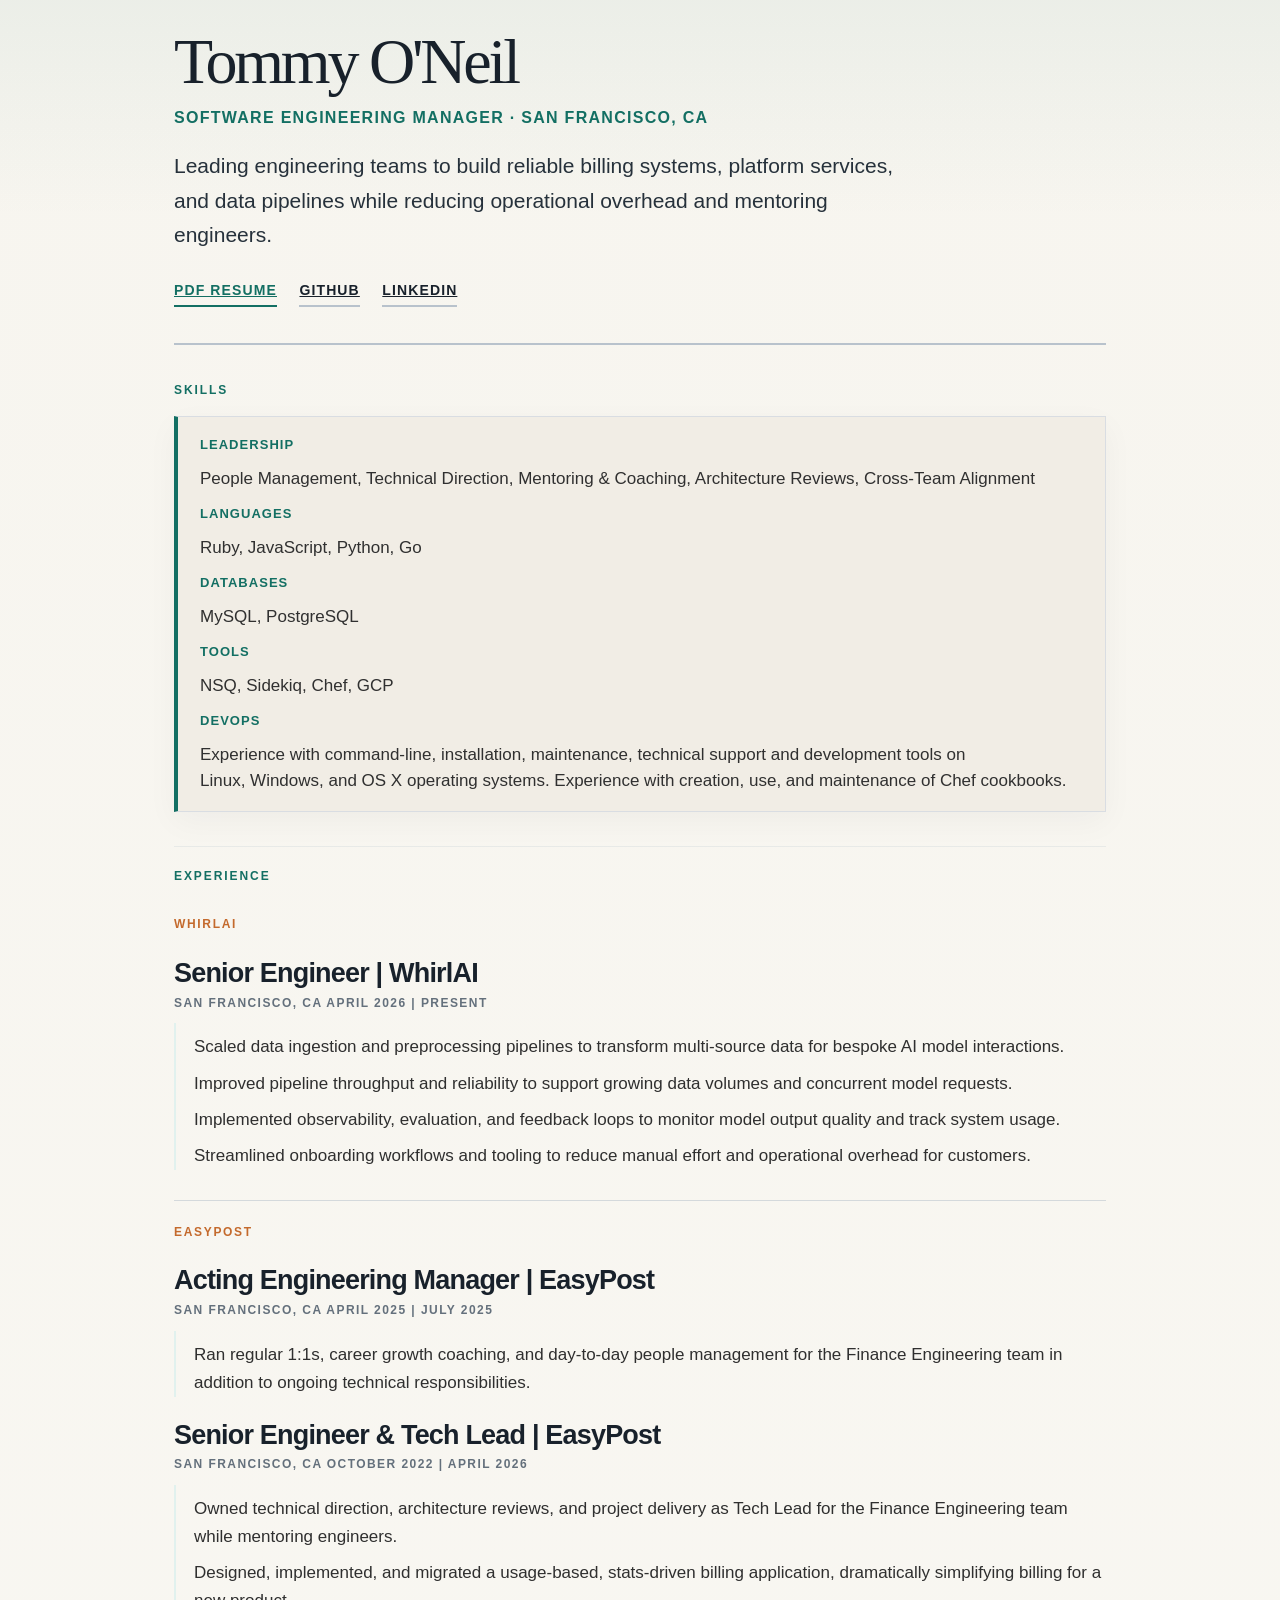
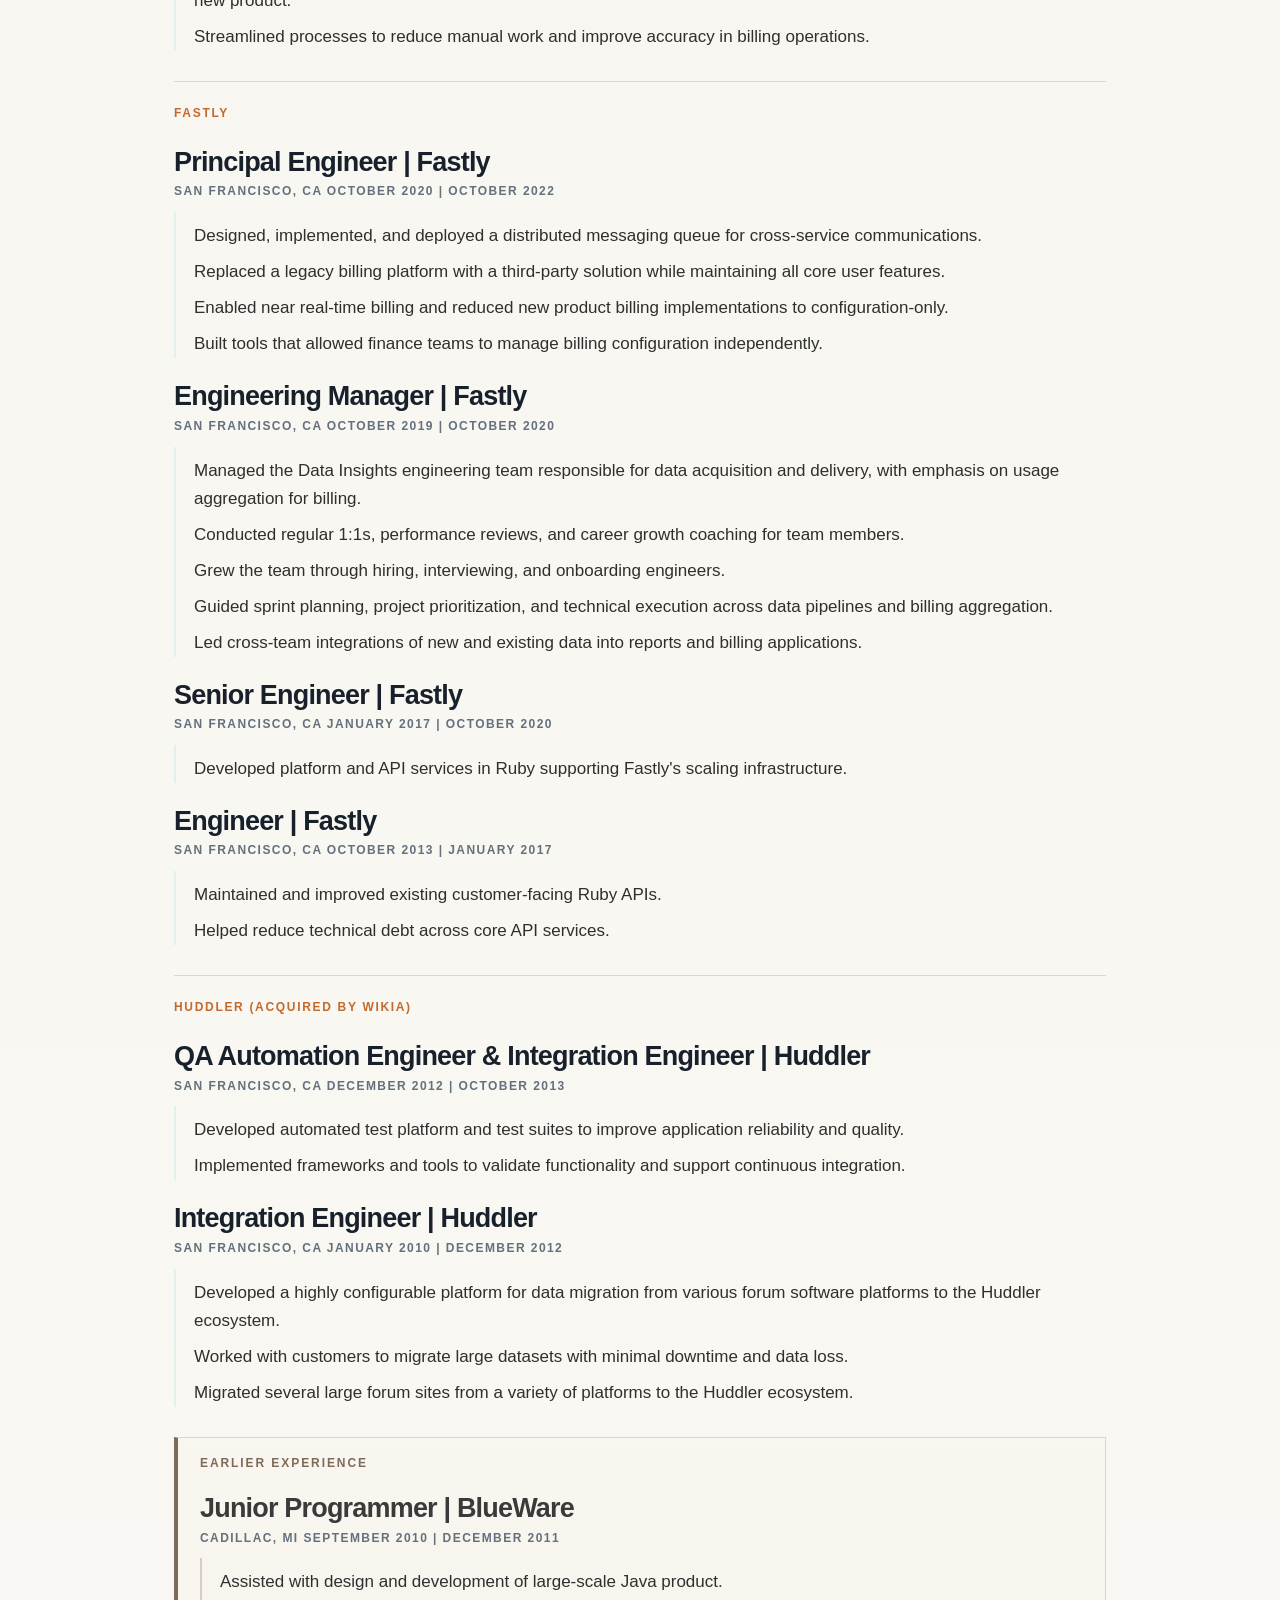
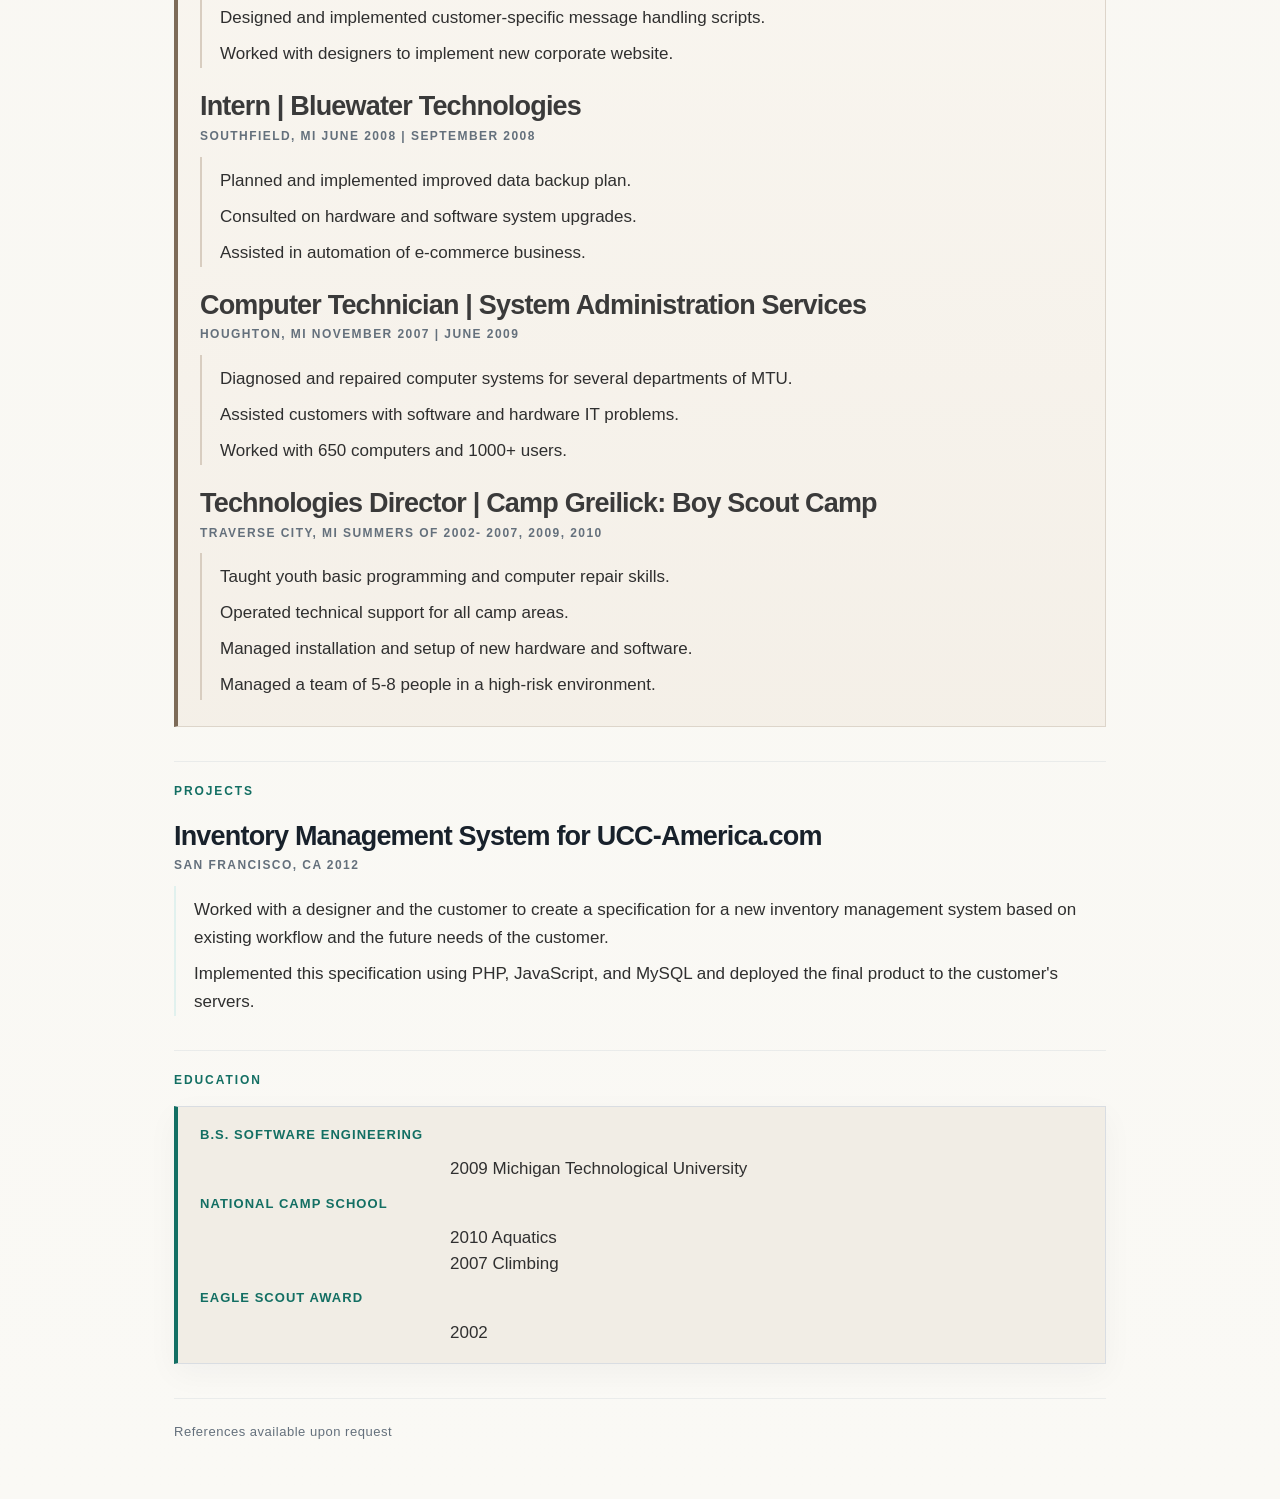
==== manager/index.html @ 285a9b8f "all the things" ====
<html>
  <head>
    <meta charset="utf-8">
    <meta name="viewport" content="width=device-width, initial-scale=1.0">
    <meta name="theme-color" content="#132238">
    <link rel="stylesheet" href="/bootstrap-5.3.8-dist/css/bootstrap.min.css">
    <link rel="stylesheet" href="/css/main.css">
    <title>Thomas O'Neil - Resume</title>
  </head>
  <body>
    <main class="resume-shell">
      <header class="page-intro">
        <h1>Tommy O'Neil</h1>
        <p class="role-line">Software Engineering Manager · San Francisco, CA</p>
        <p class="intro-summary">Leading engineering teams to build reliable billing systems, platform services, and data pipelines while reducing operational overhead and mentoring engineers.</p>
        <ul class="intro-links">
          <li><a class="primary-link" href="/tommy-manager-resume.pdf" download>PDF Resume</a></li>
          <li><a href="https://github.com/alieander">GitHub</a></li>
          <li><a href="http://www.linkedin.com/in/thomasaoneil">LinkedIn</a></li>
        </ul>
      </header>

      <div class="resume-content">
        <section>
          <h2 class="section-title">Skills</h2>
          <dl class="skill-list">
              <dt>Leadership</dt><dd>People Management, Technical Direction, Mentoring &amp; Coaching, Architecture Reviews, Cross-Team Alignment</dd>
              <dt>Languages</dt><dd>Ruby, JavaScript, Python, Go</dd>
              <dt>Databases</dt><dd>MySQL, PostgreSQL</dd>
              <dt>Tools</dt><dd>NSQ, Sidekiq, Chef, GCP</dd>
              <dt>DevOps</dt><dd>Experience with command-line, installation, maintenance, technical support and development tools on<br />
              Linux, Windows, and OS X operating systems. Experience with creation, use, and maintenance of Chef cookbooks.</dd>
          </dl>
        </section>

        <hr class="section-divider" />

        <section>
          <h2 class="section-title">Experience</h2>
            <div class="company-group">
              <p class="company-label">WhirlAI</p>
              <h3>Senior Engineer | WhirlAI</h3>
              <p class="job-meta">San Francisco, CA   April 2026 | Present</p>
              <blockquote>
                <p>Scaled data ingestion and preprocessing pipelines to transform multi-source data for bespoke AI model interactions.</p>
                <p>Improved pipeline throughput and reliability to support growing data volumes and concurrent model requests.</p>
                <p>Implemented observability, evaluation, and feedback loops to monitor model output quality and track system usage.</p>
                <p>Streamlined onboarding workflows and tooling to reduce manual effort and operational overhead for customers.</p>
              </blockquote>
            </div>

            <div class="company-group">
              <p class="company-label">EasyPost</p>
              <h3>Acting Engineering Manager | EasyPost</h3>
              <p class="job-meta">San Francisco, CA   April 2025 | July 2025</p>
              <blockquote>
                <p>Ran regular 1:1s, career growth coaching, and day-to-day people management for the Finance Engineering team in addition to ongoing technical responsibilities.</p>
              </blockquote>

              <h3>Senior Engineer &amp; Tech Lead | EasyPost</h3>
              <p class="job-meta">San Francisco, CA   October 2022 | April 2026</p>
              <blockquote>
                <p>Owned technical direction, architecture reviews, and project delivery as Tech Lead for the Finance Engineering team while mentoring engineers.</p>
                <p>Designed, implemented, and migrated a usage-based, stats-driven billing application, dramatically simplifying billing for a new product.</p>
                <p>Streamlined processes to reduce manual work and improve accuracy in billing operations.</p>
              </blockquote>
            </div>

            <div class="company-group">
              <p class="company-label">Fastly</p>
              <h3>Principal Engineer | Fastly</h3>
              <p class="job-meta">San Francisco, CA   October 2020 | October 2022</p>
              <blockquote>
                <p>Designed, implemented, and deployed a distributed messaging queue for cross-service communications.</p>
                <p>Replaced a legacy billing platform with a third-party solution while maintaining all core user features.</p>
                <p>Enabled near real-time billing and reduced new product billing implementations to configuration-only.</p>
                <p>Built tools that allowed finance teams to manage billing configuration independently.</p>
              </blockquote>

              <h3>Engineering Manager | Fastly</h3>
              <p class="job-meta">San Francisco, CA   October 2019 | October 2020</p>
              <blockquote>
                <p>Managed the Data Insights engineering team responsible for data acquisition and delivery, with emphasis on usage aggregation for billing.</p>
                <p>Conducted regular 1:1s, performance reviews, and career growth coaching for team members.</p>
                <p>Grew the team through hiring, interviewing, and onboarding engineers.</p>
                <p>Guided sprint planning, project prioritization, and technical execution across data pipelines and billing aggregation.</p>
                <p>Led cross-team integrations of new and existing data into reports and billing applications.</p>
              </blockquote>

              <h3>Senior Engineer | Fastly</h3>
              <p class="job-meta">San Francisco, CA   January 2017 | October 2020</p>
              <blockquote>
                <p>Developed platform and API services in Ruby supporting Fastly's scaling infrastructure.</p>
              </blockquote>

              <h3>Engineer | Fastly</h3>
              <p class="job-meta">San Francisco, CA   October 2013 | January 2017</p>
              <blockquote>
                <p>Maintained and improved existing customer-facing Ruby APIs.</p>
                <p>Helped reduce technical debt across core API services.</p>
              </blockquote>
            </div>

            <div class="company-group">
              <p class="company-label">Huddler (Acquired by Wikia)</p>
              <h3>QA Automation Engineer &amp; Integration Engineer | Huddler</h3>
              <p class="job-meta">San Francisco, CA   December 2012 | October 2013</p>
              <blockquote>
                <p>Developed automated test platform and test suites to improve application reliability and quality.</p>
                <p>Implemented frameworks and tools to validate functionality and support continuous integration.</p>
              </blockquote>

              <h3>Integration Engineer | Huddler</h3>
              <p class="job-meta">San Francisco, CA   January 2010 | December 2012</p>
              <blockquote>
                <p>Developed a highly configurable platform for data migration from various forum software platforms to the Huddler ecosystem.</p>
                <p>Worked with customers to migrate large datasets with minimal downtime and data loss.</p>
                <p>Migrated several large forum sites from a variety of platforms to the Huddler ecosystem.</p>
              </blockquote>
            </div>
        </section>

        <section class="oldnews">
          <h2 class="section-title oldnews-title">Earlier Experience</h2>
          <h3>Junior Programmer | BlueWare</h3>
          <p class="job-meta">Cadillac, MI   September 2010 | December 2011</p>
          <blockquote>
            <p>Assisted with design and development of large-scale Java product.</p>
            <p>Designed and implemented customer-specific message handling scripts.</p>
            <p>Worked with designers to implement new corporate website.</p>
          </blockquote>

          <h3>Intern | Bluewater Technologies</h3>
          <p class="job-meta">Southfield, MI   June 2008 | September 2008</p>
          <blockquote>
            <p>Planned and implemented improved data backup plan.</p>
            <p>Consulted on hardware and software system upgrades.</p>
            <p>Assisted in automation of e-commerce business.</p>
          </blockquote>

          <h3>Computer Technician | System Administration Services</h3>
          <p class="job-meta">Houghton, MI   November 2007 | June 2009</p>
          <blockquote>
            <p>Diagnosed and repaired computer systems for several departments of MTU.</p>
            <p>Assisted customers with software and hardware IT problems.</p>
            <p>Worked with 650 computers and 1000+ users.</p>
          </blockquote>

          <h3>Technologies Director | Camp Greilick: Boy Scout Camp</h3>
          <p class="job-meta">Traverse City, MI   Summers of 2002- 2007, 2009, 2010</p>
          <blockquote>
            <p>Taught youth basic programming and computer repair skills.</p>
            <p>Operated technical support for all camp areas.</p>
            <p>Managed installation and setup of new hardware and software.</p>
            <p>Managed a team of 5-8 people in a high-risk environment.</p>
          </blockquote>
        </section>

        <hr class="section-divider" />

        <section>
          <h2 class="section-title">Projects</h2>
          <h3>Inventory Management System for UCC-America.com</h3>
          <p class="job-meta">San Francisco, CA   2012</p>
          <blockquote>
            <p>Worked with a designer and the customer to create a specification for a new inventory management system based on existing workflow and the future needs of the customer.</p>
            <p>Implemented this specification using PHP, JavaScript, and MySQL and deployed the final product to the customer's servers.</p>
          </blockquote>
        </section>

        <hr class="section-divider" />

        <section>
          <h2 class="section-title">Education</h2>
          <dl class="skill-list education-list">
            <dt>B.S. Software Engineering</dt><dd>2009 Michigan Technological University</dd>
            <dt>National Camp School</dt><dd>2010 Aquatics<br />2007 Climbing</dd>
            <dt>Eagle Scout Award</dt><dd>2002</dd>
          </dl>
        </section>

        <hr class="section-divider" />

        <footer>
          <small class="closing-note">References available upon request</small>
        </footer>
      </div>
    </main>

    <!--JS-->
    <script type="text/javascript" src="/bootstrap-5.3.8-dist/js/bootstrap.bundle.min.js"></script>
    <!--JS-->
  </body>
</html>
---- css/main.css ----
:root {
  --bg: #f7f5ef;
  --ink: #18212b;
  --muted: #64707c;
  --line: #d9dde2;
  --line-strong: #b8c2cc;
  --accent: #136f63;
  --accent-soft: #e1f1ee;
  --accent-warm: #c46a2d;
  --older-accent: #7d6b58;
}

@media screen {
  body {
    padding: 32px 0 56px;
    color: var(--ink);
    background:
      linear-gradient(180deg, rgba(19, 111, 99, 0.05), transparent 220px),
      linear-gradient(180deg, var(--bg) 0%, #faf9f5 100%);
    font-family: "Avenir Next", "Helvetica Neue", Helvetica, sans-serif;
    line-height: 1.65;
  }

  a {
    color: var(--accent);
    transition: opacity 160ms ease, color 160ms ease;
  }

  a:hover {
    color: var(--accent);
    opacity: 0.72;
    text-decoration: none;
  }

  .resume-shell {
    max-width: 980px;
    margin: 0 auto;
    padding: 0 24px;
  }

  .page-intro {
    margin: 0 0 38px;
    padding: 0 0 26px;
    border: 0;
    border-bottom: 2px solid var(--line-strong);
    border-radius: 0;
    background: transparent;
    box-shadow: none;
  }

  .page-intro h1 {
    margin: 0;
    color: var(--ink);
    font-family: Georgia, "Iowan Old Style", "Times New Roman", serif;
    font-size: 64px;
    line-height: 0.95;
    letter-spacing: -0.05em;
    text-shadow: none;
  }

  .role-line {
    margin: 12px 0 0;
    color: var(--accent);
    font-size: 16px;
    font-weight: 700;
    letter-spacing: 0.08em;
    text-transform: uppercase;
  }

  .intro-summary {
    max-width: 720px;
    margin: 18px 0 0;
    color: #26313b;
    font-size: 21px;
    font-weight: 400;
  }

  .intro-links {
    margin: 18px 0 0;
    padding-left: 0;
    list-style: none;
  }

  .intro-links li {
    display: inline-block;
    margin: 0 18px 10px 0;
  }

  .intro-links a {
    display: inline-block;
    padding: 8px 0 3px;
    color: var(--ink);
    font-size: 14px;
    font-weight: 700;
    letter-spacing: 0.08em;
    text-transform: uppercase;
    border-bottom: 2px solid var(--line-strong);
    background: transparent;
    border-radius: 0;
  }

  .intro-links .primary-link {
    color: var(--accent);
    border-color: var(--accent);
    background: transparent;
  }

  .intro-links a:not(.primary-link):hover {
    border-color: var(--accent-warm);
  }

  .resume-content {
    padding: 0;
  }

  .section-title {
    margin: 0 0 18px;
    color: var(--accent);
    font-size: 12px;
    font-weight: 700;
    letter-spacing: 0.16em;
    text-transform: uppercase;
  }

  .section-divider {
    margin: 34px 0 22px;
    border-top: 1px solid var(--line-strong);
  }

  .company-group {
    position: relative;
    margin: 0 0 30px;
    padding-top: 14px;
  }

  .company-group + .company-group {
    border-top: 1px solid rgba(184, 194, 204, 0.55);
    padding-top: 22px;
  }

  .company-label {
    margin: 0 0 8px;
    color: var(--accent-warm);
    font-size: 12px;
    font-weight: 700;
    letter-spacing: 0.14em;
    text-transform: uppercase;
  }

  .skill-list {
    margin: 0;
    padding: 18px 22px 6px;
    border: 1px solid var(--line);
    border-left: 4px solid var(--accent);
    background: #f1ede5;
    box-shadow: 0 10px 30px rgba(24, 33, 43, 0.04);
  }

  .skill-list dt,
  .skill-list dd {
    margin-bottom: 12px;
    line-height: 1.5;
  }

  .skill-list dt {
    color: var(--accent);
    font-size: 13px;
    font-weight: 700;
    letter-spacing: 0.08em;
    text-transform: uppercase;
  }

  .skill-list dd {
    color: #303030;
    font-size: 17px;
    font-weight: 400;
  }

  .education-list dd {
    font-weight: 500;
  }

  .education-list dt {
    width: 230px;
  }

  .education-list dd {
    margin-left: 250px;
  }

  h3,
  .job-meta,
  blockquote {
    margin: 0;
    padding: 0;
    border: 0;
    background: transparent;
    box-shadow: none;
    border-radius: 0;
  }

  h3 {
    margin-top: 22px;
    color: var(--ink);
    font-size: 27px;
    line-height: 1.2;
    font-weight: 600;
    letter-spacing: -0.03em;
  }

  .job-meta {
    margin-top: 4px;
    color: var(--muted);
    font-size: 12px;
    font-weight: 700;
    letter-spacing: 0.12em;
    text-transform: uppercase;
  }

  blockquote {
    margin: 10px 0 18px;
    padding: 10px 0 0 18px;
    border-left: 2px solid var(--accent-soft);
  }

  blockquote p {
    margin-bottom: 8px;
    color: #2f2f2f;
    font-size: 17px;
  }

  blockquote p:last-child {
    margin-bottom: 0;
  }

  .oldnews {
    margin-top: 22px;
    padding: 18px 22px 8px;
    border: 1px solid #ddd5ca;
    border-left: 4px solid var(--older-accent);
    background: linear-gradient(180deg, rgba(249, 246, 240, 0.95), rgba(244, 239, 231, 0.95));
  }

  .oldnews-title {
    margin-bottom: 10px;
    color: var(--older-accent);
  }

  .oldnews h3 {
    color: #3a3a3a;
  }

  .oldnews blockquote {
    border-left-color: #d8cdc0;
  }

  .closing-note {
    display: block;
    margin-top: 8px;
    color: var(--muted);
    font-size: 13px;
    letter-spacing: 0.04em;
  }

  .modal-dialog {
    max-width: 580px;
  }

  .modal-content {
    border: 0;
    border-radius: 12px;
    background: transparent;
    overflow: hidden;
    box-shadow: 0 18px 48px rgba(24, 33, 43, 0.16);
  }

  .modal-header,
  .modal-body {
    padding-left: 24px;
    padding-right: 24px;
  }

  .modal-header {
    padding-top: 16px;
    padding-bottom: 14px;
    border-bottom: 1px solid rgba(255, 255, 255, 0.16);
    background: var(--accent);
    color: #f8f5ef;
  }

  .modal-header:first-child {
    border-top-left-radius: 12px;
    border-top-right-radius: 12px;
  }

  .modal-header + .modal-body {
    border-top: 0;
  }

  .modal-title {
    margin: 0;
    color: inherit;
    font-size: 16px;
    font-weight: 700;
    letter-spacing: 0.08em;
    text-transform: uppercase;
  }

  .modal-header .btn-close {
    margin: 0;
    padding: 0;
    font-size: 12px;
    opacity: 0.9;
    filter: invert(1) grayscale(1) brightness(200%);
    box-shadow: none;
  }

  .modal-body {
    padding-top: 16px;
    padding-bottom: 16px;
    color: var(--ink);
    font-size: 16px;
    background: #f4efe5;
    border-bottom: 1px solid rgba(184, 194, 204, 0.4);
  }

  .modal-body:last-child {
    border-bottom: 0;
    border-bottom-left-radius: 12px;
    border-bottom-right-radius: 12px;
  }

  .modal-body address {
    margin: 0;
    line-height: 1.7;
  }

  .modal-body a {
    color: var(--accent);
    font-weight: 600;
  }
}

@media screen and (max-width: 979px) {
  body {
    padding-top: 22px;
  }

  .resume-shell {
    padding: 0 18px;
  }

  .page-intro h1 {
    font-size: 52px;
  }

  .intro-summary {
    font-size: 19px;
  }

  .company-group + .company-group {
    padding-top: 18px;
  }
}

@media screen and (max-width: 767px) {
  body {
    padding: 12px 0 32px;
  }

  .resume-shell {
    padding: 0 14px;
  }

  .page-intro h1 {
    font-size: 40px;
  }

  .role-line {
    font-size: 13px;
    line-height: 1.5;
  }

  .intro-summary {
    font-size: 17px;
  }

  .company-label {
    margin-bottom: 6px;
    font-size: 11px;
  }

  .intro-links li {
    display: block;
    margin-right: 0;
  }

  .skill-list dt {
    float: none;
    width: auto;
    text-align: left;
  }

  .skill-list dd {
    margin-left: 0;
  }

  h3 {
    font-size: 23px;
  }

  .skill-list,
  .oldnews {
    padding-left: 16px;
    padding-right: 16px;
  }
}

@media print {
  @page {
    margin: 0.55in;
  }

  body {
    padding: 0;
    color: #000;
    background: #fff;
    font-family: Georgia, "Times New Roman", serif;
    line-height: 1.35;
  }

  .modal,
  .intro-links,
  .oldnews {
    display: none;
  }

  .resume-shell {
    max-width: none;
    width: auto;
    margin: 0;
    padding: 0;
  }

  .page-intro,
  .skill-list,
  h3,
  .job-meta,
  blockquote {
    padding: 0;
    border: 0;
    background: transparent;
    box-shadow: none;
  }

  .page-intro {
    margin: 0 0 8px;
    border-bottom: 1px solid #aaa;
    padding-bottom: 8px;
  }

  .page-intro h1 {
    margin-bottom: 4px;
    color: #000;
    font-size: 28pt;
    text-shadow: none;
  }

  .role-line,
  .intro-summary,
  .closing-note,
  .job-meta,
  blockquote p,
  .skill-list dd {
    color: #000;
  }

  .section-title {
    margin: 12px 0 6px;
    font-size: 10pt;
    letter-spacing: 0.12em;
  }

  .section-divider {
    margin: 8px 0 6px;
    border-top: 1px solid #aaa;
  }

  .company-group {
    margin-bottom: 10px;
    padding-top: 0;
  }

  .company-group + .company-group {
    border-top: 1px solid #cfcfcf;
    padding-top: 8px;
  }

  .company-label {
    margin: 0 0 4px;
    color: #000;
    font-size: 8pt;
    letter-spacing: 0.1em;
  }

  h3 {
    margin-top: 10px;
    font-size: 13pt;
    page-break-after: avoid;
  }

  .job-meta {
    margin-top: 2px;
    font-size: 8pt;
    letter-spacing: 0.08em;
  }

  blockquote {
    margin: 6px 0 8px;
    padding-left: 10px;
    border-left: 1px solid #bdbdbd;
    page-break-inside: avoid;
  }

  .oldnews {
    padding: 0;
    border: 0;
    background: transparent;
  }

  blockquote p,
  .modal-body {
    font-size: 9pt;
  }

  .skill-list dt {
    font-size: 8pt;
  }

  .skill-list dd {
    margin-bottom: 6px;
    font-size: 9pt;
  }

  .intro-summary {
    margin-top: 6px;
    font-size: 10pt;
  }

  .closing-note {
    margin-top: 4px;
    font-size: 8pt;
  }
}
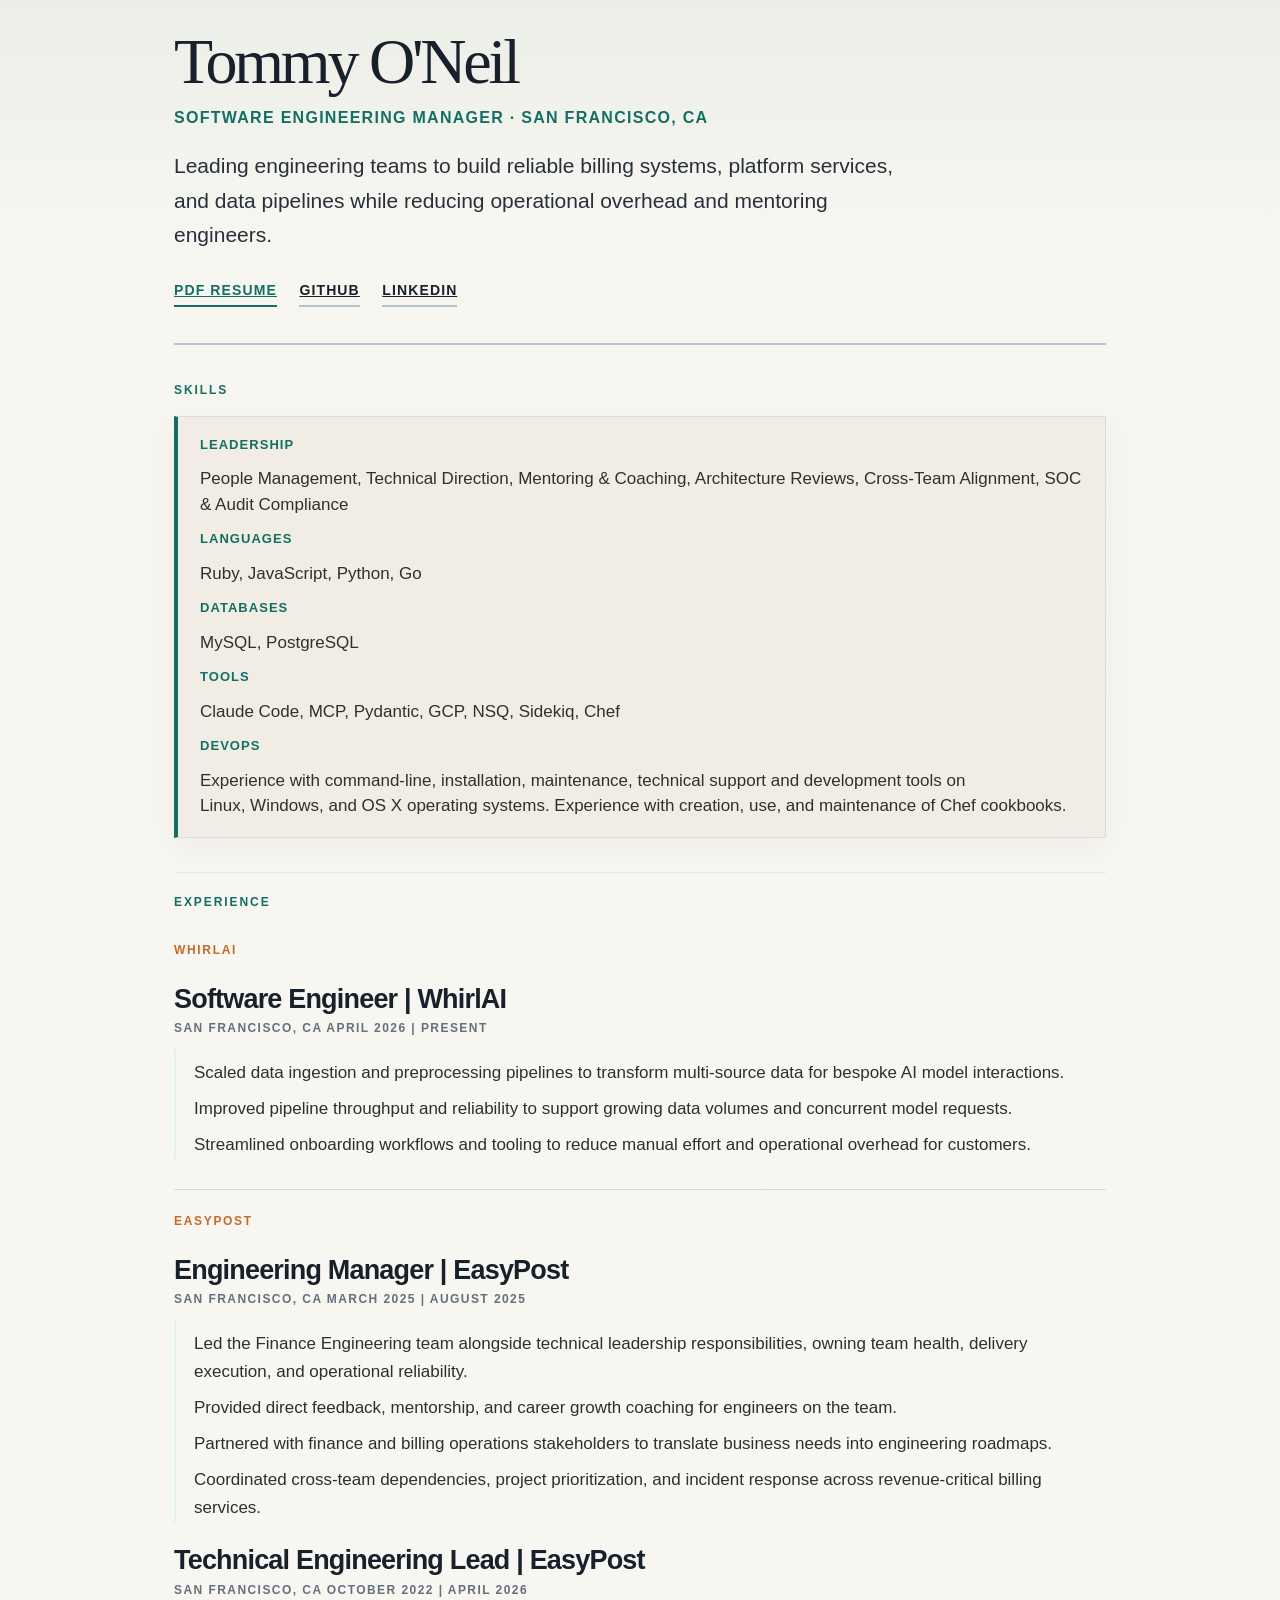
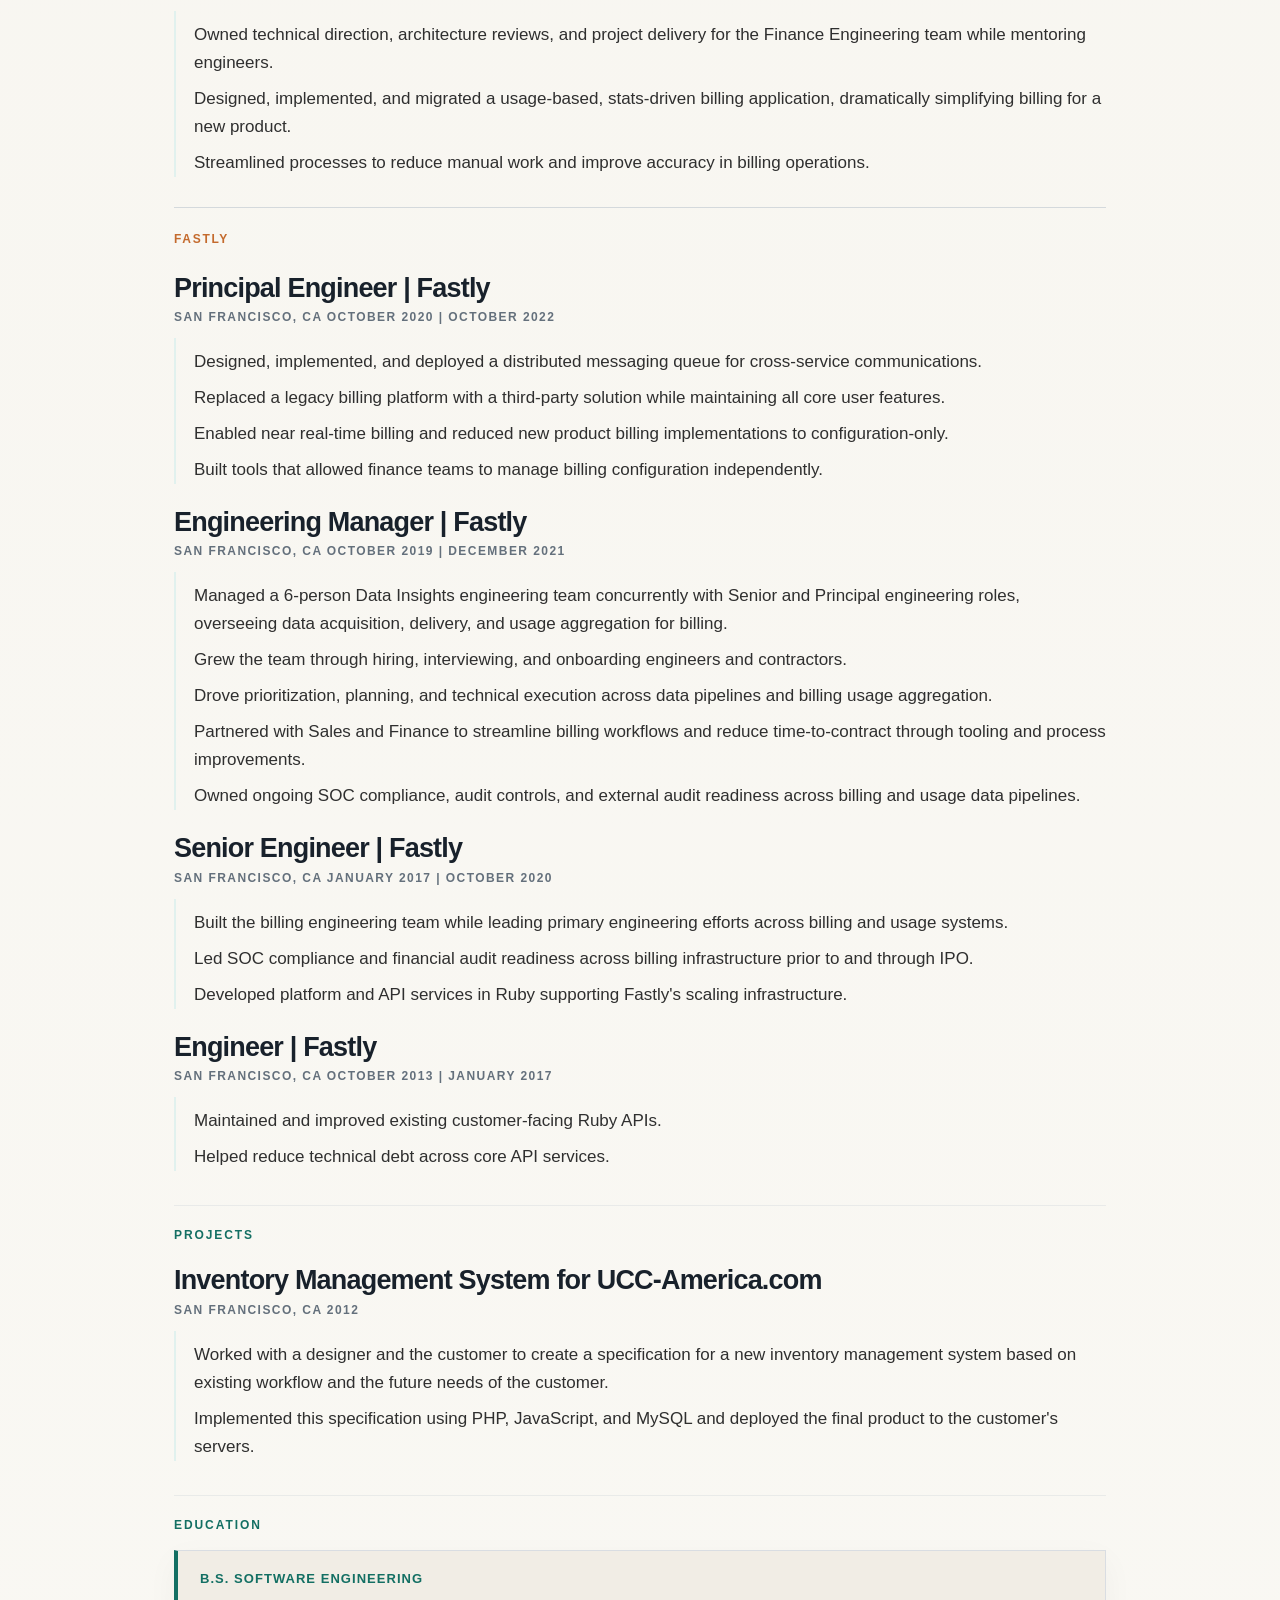
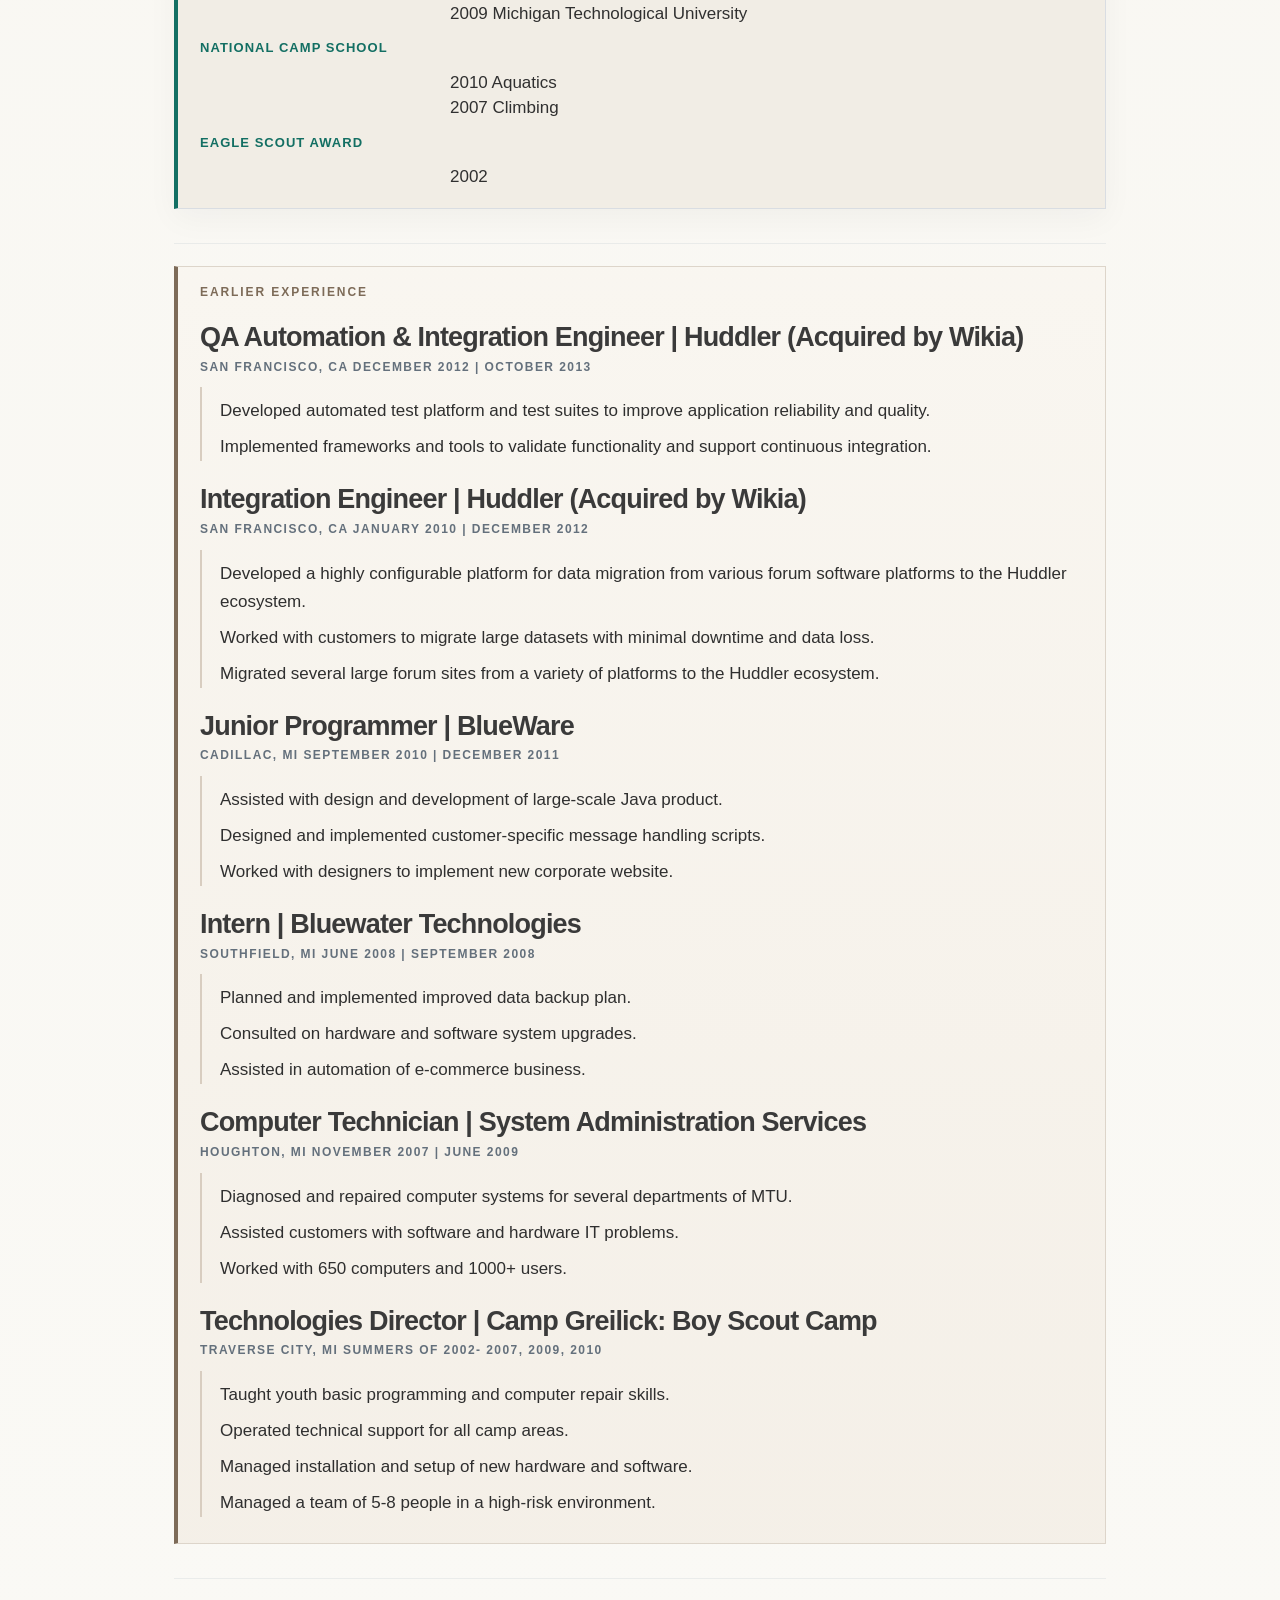
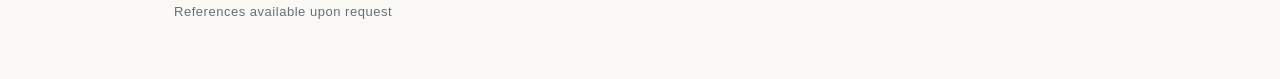
==== commit 75703625: "updates" ====
--- a/manager/index.html
+++ b/manager/index.html
@@ -24,10 +24,10 @@
         <section>
           <h2 class="section-title">Skills</h2>
           <dl class="skill-list">
-              <dt>Leadership</dt><dd>People Management, Technical Direction, Mentoring &amp; Coaching, Architecture Reviews, Cross-Team Alignment</dd>
+              <dt>Leadership</dt><dd>People Management, Technical Direction, Mentoring &amp; Coaching, Architecture Reviews, Cross-Team Alignment, SOC &amp; Audit Compliance</dd>
               <dt>Languages</dt><dd>Ruby, JavaScript, Python, Go</dd>
               <dt>Databases</dt><dd>MySQL, PostgreSQL</dd>
-              <dt>Tools</dt><dd>NSQ, Sidekiq, Chef, GCP</dd>
+              <dt>Tools</dt><dd>Claude Code, MCP, Pydantic, GCP, NSQ, Sidekiq, Chef</dd>
               <dt>DevOps</dt><dd>Experience with command-line, installation, maintenance, technical support and development tools on<br />
               Linux, Windows, and OS X operating systems. Experience with creation, use, and maintenance of Chef cookbooks.</dd>
           </dl>
@@ -39,28 +39,30 @@
           <h2 class="section-title">Experience</h2>
             <div class="company-group">
               <p class="company-label">WhirlAI</p>
-              <h3>Senior Engineer | WhirlAI</h3>
+              <h3>Software Engineer | WhirlAI</h3>
               <p class="job-meta">San Francisco, CA   April 2026 | Present</p>
               <blockquote>
                 <p>Scaled data ingestion and preprocessing pipelines to transform multi-source data for bespoke AI model interactions.</p>
                 <p>Improved pipeline throughput and reliability to support growing data volumes and concurrent model requests.</p>
-                <p>Implemented observability, evaluation, and feedback loops to monitor model output quality and track system usage.</p>
                 <p>Streamlined onboarding workflows and tooling to reduce manual effort and operational overhead for customers.</p>
               </blockquote>
             </div>
 
             <div class="company-group">
               <p class="company-label">EasyPost</p>
-              <h3>Acting Engineering Manager | EasyPost</h3>
-              <p class="job-meta">San Francisco, CA   April 2025 | July 2025</p>
+              <h3>Engineering Manager | EasyPost</h3>
+              <p class="job-meta">San Francisco, CA   March 2025 | August 2025</p>
               <blockquote>
-                <p>Ran regular 1:1s, career growth coaching, and day-to-day people management for the Finance Engineering team in addition to ongoing technical responsibilities.</p>
+                <p>Led the Finance Engineering team alongside technical leadership responsibilities, owning team health, delivery execution, and operational reliability.</p>
+                <p>Provided direct feedback, mentorship, and career growth coaching for engineers on the team.</p>
+                <p>Partnered with finance and billing operations stakeholders to translate business needs into engineering roadmaps.</p>
+                <p>Coordinated cross-team dependencies, project prioritization, and incident response across revenue-critical billing services.</p>
               </blockquote>
 
-              <h3>Senior Engineer &amp; Tech Lead | EasyPost</h3>
+              <h3>Technical Engineering Lead | EasyPost</h3>
               <p class="job-meta">San Francisco, CA   October 2022 | April 2026</p>
               <blockquote>
-                <p>Owned technical direction, architecture reviews, and project delivery as Tech Lead for the Finance Engineering team while mentoring engineers.</p>
+                <p>Owned technical direction, architecture reviews, and project delivery for the Finance Engineering team while mentoring engineers.</p>
                 <p>Designed, implemented, and migrated a usage-based, stats-driven billing application, dramatically simplifying billing for a new product.</p>
                 <p>Streamlined processes to reduce manual work and improve accuracy in billing operations.</p>
               </blockquote>
@@ -78,18 +80,20 @@
               </blockquote>
 
               <h3>Engineering Manager | Fastly</h3>
-              <p class="job-meta">San Francisco, CA   October 2019 | October 2020</p>
+              <p class="job-meta">San Francisco, CA   October 2019 | December 2021</p>
               <blockquote>
-                <p>Managed the Data Insights engineering team responsible for data acquisition and delivery, with emphasis on usage aggregation for billing.</p>
-                <p>Conducted regular 1:1s, performance reviews, and career growth coaching for team members.</p>
-                <p>Grew the team through hiring, interviewing, and onboarding engineers.</p>
-                <p>Guided sprint planning, project prioritization, and technical execution across data pipelines and billing aggregation.</p>
-                <p>Led cross-team integrations of new and existing data into reports and billing applications.</p>
+                <p>Managed a 6-person Data Insights engineering team concurrently with Senior and Principal engineering roles, overseeing data acquisition, delivery, and usage aggregation for billing.</p>
+                <p>Grew the team through hiring, interviewing, and onboarding engineers and contractors.</p>
+                <p>Drove prioritization, planning, and technical execution across data pipelines and billing usage aggregation.</p>
+                <p>Partnered with Sales and Finance to streamline billing workflows and reduce time-to-contract through tooling and process improvements.</p>
+                <p>Owned ongoing SOC compliance, audit controls, and external audit readiness across billing and usage data pipelines.</p>
               </blockquote>
 
               <h3>Senior Engineer | Fastly</h3>
               <p class="job-meta">San Francisco, CA   January 2017 | October 2020</p>
               <blockquote>
+                <p>Built the billing engineering team while leading primary engineering efforts across billing and usage systems.</p>
+                <p>Led SOC compliance and financial audit readiness across billing infrastructure prior to and through IPO.</p>
                 <p>Developed platform and API services in Ruby supporting Fastly's scaling infrastructure.</p>
               </blockquote>
 
@@ -100,28 +104,50 @@
                 <p>Helped reduce technical debt across core API services.</p>
               </blockquote>
             </div>
+        </section>
 
-            <div class="company-group">
-              <p class="company-label">Huddler (Acquired by Wikia)</p>
-              <h3>QA Automation Engineer &amp; Integration Engineer | Huddler</h3>
-              <p class="job-meta">San Francisco, CA   December 2012 | October 2013</p>
-              <blockquote>
-                <p>Developed automated test platform and test suites to improve application reliability and quality.</p>
-                <p>Implemented frameworks and tools to validate functionality and support continuous integration.</p>
-              </blockquote>
+        <hr class="section-divider" />
 
-              <h3>Integration Engineer | Huddler</h3>
-              <p class="job-meta">San Francisco, CA   January 2010 | December 2012</p>
-              <blockquote>
-                <p>Developed a highly configurable platform for data migration from various forum software platforms to the Huddler ecosystem.</p>
-                <p>Worked with customers to migrate large datasets with minimal downtime and data loss.</p>
-                <p>Migrated several large forum sites from a variety of platforms to the Huddler ecosystem.</p>
-              </blockquote>
-            </div>
+        <section>
+          <h2 class="section-title">Projects</h2>
+          <h3>Inventory Management System for UCC-America.com</h3>
+          <p class="job-meta">San Francisco, CA   2012</p>
+          <blockquote>
+            <p>Worked with a designer and the customer to create a specification for a new inventory management system based on existing workflow and the future needs of the customer.</p>
+            <p>Implemented this specification using PHP, JavaScript, and MySQL and deployed the final product to the customer's servers.</p>
+          </blockquote>
         </section>
+
+        <hr class="section-divider" />
+
+        <section>
+          <h2 class="section-title">Education</h2>
+          <dl class="skill-list education-list">
+            <dt>B.S. Software Engineering</dt><dd>2009 Michigan Technological University</dd>
+            <dt>National Camp School</dt><dd>2010 Aquatics<br />2007 Climbing</dd>
+            <dt>Eagle Scout Award</dt><dd>2002</dd>
+          </dl>
+        </section>
+
+        <hr class="section-divider d-print-none" />
 
         <section class="oldnews">
           <h2 class="section-title oldnews-title">Earlier Experience</h2>
+          <h3>QA Automation &amp; Integration Engineer | Huddler (Acquired by Wikia)</h3>
+          <p class="job-meta">San Francisco, CA   December 2012 | October 2013</p>
+          <blockquote>
+            <p>Developed automated test platform and test suites to improve application reliability and quality.</p>
+            <p>Implemented frameworks and tools to validate functionality and support continuous integration.</p>
+          </blockquote>
+
+          <h3>Integration Engineer | Huddler (Acquired by Wikia)</h3>
+          <p class="job-meta">San Francisco, CA   January 2010 | December 2012</p>
+          <blockquote>
+            <p>Developed a highly configurable platform for data migration from various forum software platforms to the Huddler ecosystem.</p>
+            <p>Worked with customers to migrate large datasets with minimal downtime and data loss.</p>
+            <p>Migrated several large forum sites from a variety of platforms to the Huddler ecosystem.</p>
+          </blockquote>
+
           <h3>Junior Programmer | BlueWare</h3>
           <p class="job-meta">Cadillac, MI   September 2010 | December 2011</p>
           <blockquote>
@@ -158,29 +184,6 @@
 
         <hr class="section-divider" />
 
-        <section>
-          <h2 class="section-title">Projects</h2>
-          <h3>Inventory Management System for UCC-America.com</h3>
-          <p class="job-meta">San Francisco, CA   2012</p>
-          <blockquote>
-            <p>Worked with a designer and the customer to create a specification for a new inventory management system based on existing workflow and the future needs of the customer.</p>
-            <p>Implemented this specification using PHP, JavaScript, and MySQL and deployed the final product to the customer's servers.</p>
-          </blockquote>
-        </section>
-
-        <hr class="section-divider" />
-
-        <section>
-          <h2 class="section-title">Education</h2>
-          <dl class="skill-list education-list">
-            <dt>B.S. Software Engineering</dt><dd>2009 Michigan Technological University</dd>
-            <dt>National Camp School</dt><dd>2010 Aquatics<br />2007 Climbing</dd>
-            <dt>Eagle Scout Award</dt><dd>2002</dd>
-          </dl>
-        </section>
-
-        <hr class="section-divider" />
-
         <footer>
           <small class="closing-note">References available upon request</small>
         </footer>
